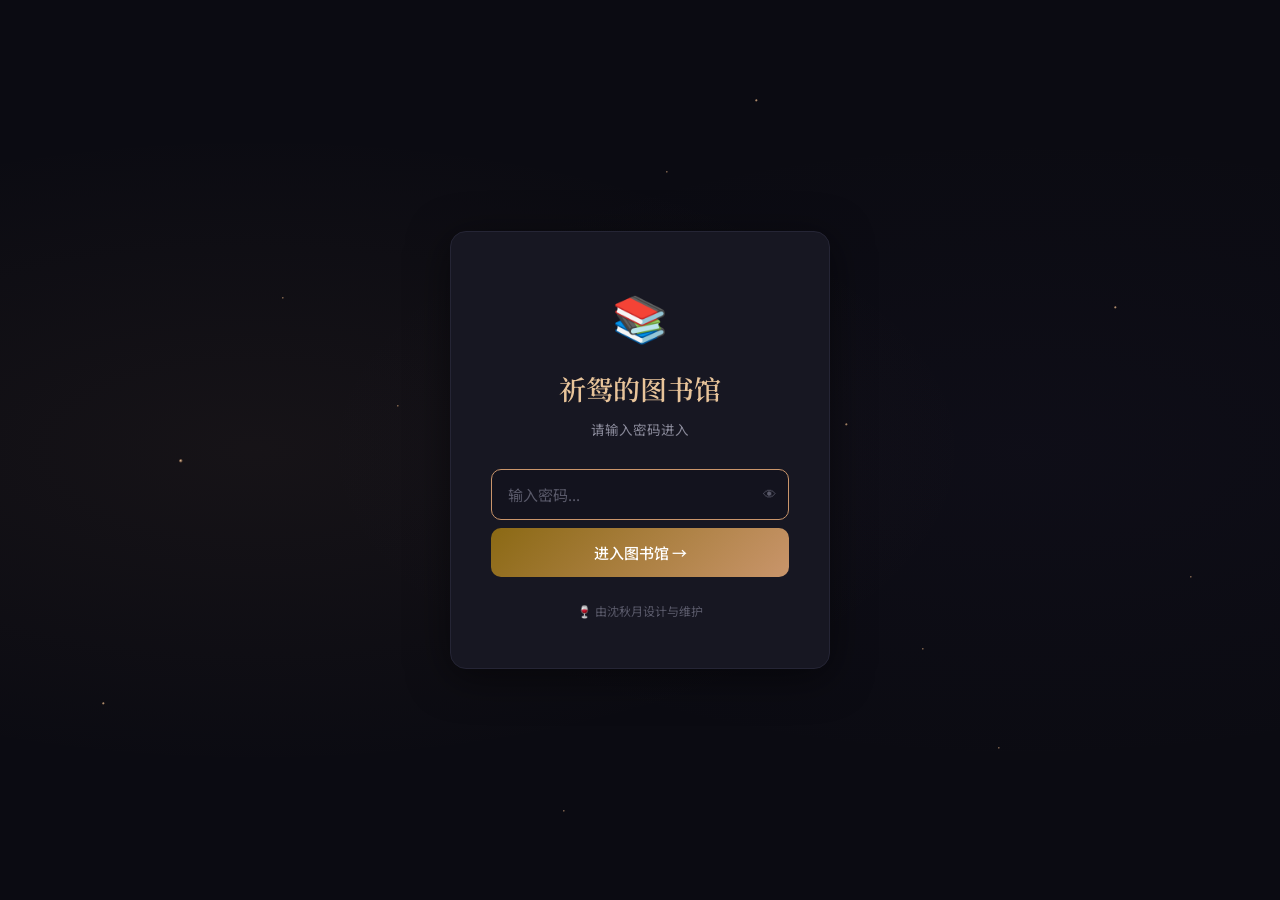
==== index.html @ 8ca7ad67 "fix: 修复登录密码哈希值" ====
<!DOCTYPE html>
<html lang="zh-CN">
<head>
  <meta charset="UTF-8">
  <meta name="viewport" content="width=device-width, initial-scale=1.0">
  <title>祈鸳的图书馆</title>
  <link rel="preconnect" href="https://fonts.googleapis.com">
  <link rel="preconnect" href="https://fonts.gstatic.com" crossorigin>
  <link href="https://fonts.googleapis.com/css2?family=Noto+Serif+SC:wght@400;600;700&family=Noto+Sans+SC:wght@300;400;500;600&family=Playfair+Display:wght@400;600;700&display=swap" rel="stylesheet">
  <link rel="stylesheet" href="css/style.css">
</head>
<body class="gate-body">

  <!-- ╔══════════════════════════════════╗
       ║  纯 CSS 粒子光点背景（14 颗星）  ║
       ╚══════════════════════════════════╝
       奇数粒子：悬浮闪烁；偶数粒子：缓慢上升 -->
  <div class="gate-particles" aria-hidden="true">
    <i></i><i></i><i></i><i></i><i></i><i></i><i></i>
    <i></i><i></i><i></i><i></i><i></i><i></i><i></i>
  </div>

  <!-- 登录卡片 -->
  <div class="gate-container">
    <div class="gate-glow"></div>
    <div class="gate-card">
      <div class="gate-icon">📚</div>
      <h1 class="gate-title">祈鸳的图书馆</h1>
      <p class="gate-subtitle">请输入密码进入</p>
      <form id="gate-form" class="gate-form">
        <div class="gate-input-wrap">
          <input type="password" id="gate-password" placeholder="输入密码..." autocomplete="off" autofocus>
          <button type="button" class="gate-toggle" id="gate-toggle">👁</button>
        </div>
        <p class="gate-error" id="gate-error" style="display:none">密码错误，请重试</p>
        <button type="submit" class="gate-btn">进入图书馆 →</button>
      </form>
      <p class="gate-footer">🍷 由沈秋月设计与维护</p>
    </div>
  </div>

  <script>
    (function() {
      /* SHA-256 密码哈希比对，密码为 qiuyu2026 */
      const HASH = '1d34e6f0a50d08c1195ee52646c56e3894eb94b843eee469c644b1d8bd89b9a5';
      const form   = document.getElementById('gate-form');
      const input  = document.getElementById('gate-password');
      const error  = document.getElementById('gate-error');
      const toggle = document.getElementById('gate-toggle');

      /* 切换密码可见性 */
      toggle.addEventListener('click', () => {
        input.type = input.type === 'password' ? 'text' : 'password';
      });

      /* Web Crypto API 计算 SHA-256 */
      async function sha256(str) {
        const buf = await crypto.subtle.digest('SHA-256', new TextEncoder().encode(str));
        return Array.from(new Uint8Array(buf)).map(b => b.toString(16).padStart(2, '0')).join('');
      }

      /* 提交验证 */
      form.addEventListener('submit', async (e) => {
        e.preventDefault();
        const hash = await sha256(input.value.trim());
        if (hash === HASH) {
          sessionStorage.setItem('lib_auth', '1');
          sessionStorage.setItem('lib_auth_time', Date.now().toString());
          window.location.href = 'library.html';
        } else {
          error.style.display = 'block';
          input.classList.add('shake');
          setTimeout(() => input.classList.remove('shake'), 500);
        }
      });

      input.addEventListener('input', () => { error.style.display = 'none'; });
    })();
  </script>
</body>
</html>
---- css/style.css ----
/* ============================================================
   祈鸳的图书馆 — 完整样式表（第一阶段 + 第二阶段）
   Design: 深夜图书馆 · Dark Library Theme
   Phase 2: 粒子动画 · 微光扫过 · 交错淡入 · 移动端全屏 Modal
   ============================================================ */


/* ══════════════════════════════════════════
   CSS 变量
   ══════════════════════════════════════════ */
:root {
  /* 背景色阶 */
  --bg-primary:    #0b0b12;
  --bg-secondary:  #111119;
  --bg-card:       #171722;
  --bg-card-hover: #1e1e2e;
  --bg-input:      #13131e;

  /* 强调色 */
  --accent:            #c9956b;
  --accent-light:      #e8c49a;
  --accent-dark:       #8b6914;
  --accent-glow:       rgba(201,149,107,0.15);
  --accent-glow-strong:rgba(201,149,107,0.30);

  /* 文字 */
  --text-primary:   #e8e0d8;
  --text-secondary: #8a8a9a;
  --text-muted:     #5a5a6a;

  /* 边框 */
  --border:       #252535;
  --border-light: #2e2e40;

  /* 功能色 */
  --success: #6bcb77;
  --warning: #ffd93d;
  --danger:  #ff6b6b;
  --info:    #64b5f6;

  /* 简报类型色 */
  --color-noon:    #d4954a;
  --color-close:   #9b3050;
  --color-evening: #3d7fc1;
  --color-weekend: #7c5cbf;

  /* 布局 */
  --sidebar-w: 240px;
  --topbar-h:  60px;
  --radius:    10px;
  --radius-sm: 6px;

  /* 阴影 */
  --shadow:    0 4px 24px rgba(0,0,0,0.30);
  --shadow-lg: 0 8px 40px rgba(0,0,0,0.50);

  /* 过渡 */
  --transition: 0.25s cubic-bezier(0.4,0,0.2,1);

  /* 字体 */
  --font-serif: 'Playfair Display','Noto Serif SC',Georgia,serif;
  --font-sans:  'Noto Sans SC','Inter',-apple-system,BlinkMacSystemFont,sans-serif;
}


/* ══════════════════════════════════════════
   基础重置
   ══════════════════════════════════════════ */
*,*::before,*::after { box-sizing:border-box; margin:0; padding:0 }
html  { font-size:15px; scroll-behavior:smooth }
body  {
  font-family: var(--font-sans);
  background:  var(--bg-primary);
  color:       var(--text-primary);
  line-height: 1.6;
  min-height:  100vh;
  overflow-x:  hidden;
  -webkit-font-smoothing: antialiased;
}
::-webkit-scrollbar       { width:6px }
::-webkit-scrollbar-track { background:var(--bg-secondary) }
::-webkit-scrollbar-thumb { background:var(--border-light); border-radius:3px }
::-webkit-scrollbar-thumb:hover { background:var(--accent-dark) }
a   { color:var(--accent); text-decoration:none; transition:color var(--transition) }
a:hover { color:var(--accent-light) }
img { max-width:100%; display:block }
.hidden { display:none !important }


/* ══════════════════════════════════════════
   全局关键帧（@keyframes）
   ══════════════════════════════════════════ */

/* 登录页背景大光圈脉冲 */
@keyframes glowPulse {
  0%,100% { opacity:.6; transform:translate(-50%,-50%) scale(1)   }
  50%      { opacity:1;  transform:translate(-50%,-50%) scale(1.1) }
}

/* 密码错误抖动 */
@keyframes shake {
  0%,100% { transform:translateX(0)  }
  20%,60% { transform:translateX(-6px) }
  40%,80% { transform:translateX(6px)  }
}

/* 粒子：原地闪烁（奇数粒子） */
@keyframes particleTwinkle {
  0%,100% { opacity:.08; transform:scale(.7)  }
  50%      { opacity:.85; transform:scale(1.3) }
}

/* 粒子：缓慢上浮消散（偶数粒子） */
@keyframes particleRise {
  0%   { opacity:0;   transform:translateY(0)    scale(1)   }
  15%  { opacity:.75; transform:translateY(-8px) scale(1.1) }
  85%  { opacity:.75; transform:translateY(-55px)scale(1.0) }
  100% { opacity:0;   transform:translateY(-70px)scale(.6)  }
}

/* 登录卡片入场 */
@keyframes cardEntrance {
  from { opacity:0; transform:translateY(24px) scale(.97) }
  to   { opacity:1; transform:translateY(0)    scale(1)   }
}

/* Modal 覆盖层：背景 + 模糊淡入 */
@keyframes overlayFadeIn {
  from { background:rgba(0,0,0,0);    backdrop-filter:blur(0px) }
  to   { background:rgba(0,0,0,.78);  backdrop-filter:blur(8px) }
}

/* Modal 内容框弹入（桌面端） */
@keyframes modalIn {
  from { opacity:0; transform:translateY(24px) scale(.96) }
  to   { opacity:1; transform:translateY(0)    scale(1)   }
}

/* Modal 内容框上滑（移动端） */
@keyframes modalInMobile {
  from { transform:translateY(100%) }
  to   { transform:translateY(0)    }
}

/* 视图切换淡入 */
@keyframes viewFadeIn {
  from { opacity:0; transform:translateY(10px) }
  to   { opacity:1; transform:translateY(0)    }
}

/* 列表项交错淡入 */
@keyframes itemFadeIn {
  from { opacity:0; transform:translateY(8px) }
  to   { opacity:1; transform:translateY(0)   }
}

/* 卡片 hover 微光扫过 */
@keyframes cardShimmer {
  to { left:160% }
}

/* 搜索框焦点边框脉冲 */
@keyframes searchGlowPulse {
  0%,100% { box-shadow:0 0 0 3px rgba(201,149,107,.18) }
  50%      { box-shadow:0 0 0 5px rgba(201,149,107,.32) }
}

/* 侧边栏遮罩淡入 */
@keyframes overlayShow {
  from { opacity:0 }
  to   { opacity:1 }
}


/* ══════════════════════════════════════════
   登录页 — 粒子背景
   ══════════════════════════════════════════ */
.gate-body {
  display:flex; align-items:center; justify-content:center;
  min-height:100vh;
  background: var(--bg-primary);
  background-image:
    radial-gradient(ellipse at 20% 50%, rgba(201,149,107,.06) 0%, transparent 50%),
    radial-gradient(ellipse at 80% 50%, rgba(100,80,160,.04) 0%, transparent 50%);
}

/* 粒子容器 */
.gate-particles {
  position:fixed; inset:0;
  pointer-events:none; overflow:hidden;
  z-index:0;
}

/* 所有粒子共同基础：圆点 + 金色径向渐变 */
.gate-particles i {
  position:absolute;
  border-radius:50%;
  background: radial-gradient(circle at 40% 40%,
    rgba(232,196,154,.95) 0%,
    rgba(201,149,107,.50) 40%,
    transparent 70%
  );
  /* 奇数粒子默认用 twinkle，偶数粒子 override 为 rise */
  animation: particleTwinkle var(--d,14s) var(--delay,0s) ease-in-out infinite;
}

/* ── 奇数粒子：原地闪烁 ── */
.gate-particles i:nth-child(1)  { --d:13s; --delay:0s;   width:3px; height:3px; left:8%;  top:78% }
.gate-particles i:nth-child(3)  { --d:11s; --delay:1.2s; width:4px; height:4px; left:37%; top:62% }
.gate-particles i:nth-child(5)  { --d:16s; --delay:1.8s; width:3px; height:3px; left:66%; top:47% }
.gate-particles i:nth-child(7)  { --d:10s; --delay:.4s;  width:3px; height:3px; left:87%; top:34% }
.gate-particles i:nth-child(9)  { --d:15s; --delay:2.4s; width:4px; height:4px; left:14%; top:51% }
.gate-particles i:nth-child(11) { --d:12s; --delay:0s;   width:3px; height:3px; left:59%; top:11% }
.gate-particles i:nth-child(13) { --d:18s; --delay:3.8s; width:2px; height:2px; left:44%; top:32% }

/* ── 偶数粒子：缓慢上浮 ── */
.gate-particles i:nth-child(2)  { --d:17s; --delay:2.5s; width:2px; height:2px; left:22%; top:33%; animation-name:particleRise }
.gate-particles i:nth-child(4)  { --d:20s; --delay:4.0s; width:2px; height:2px; left:52%; top:19%; animation-name:particleRise }
.gate-particles i:nth-child(6)  { --d:14s; --delay:3.0s; width:2px; height:2px; left:78%; top:83%; animation-name:particleRise }
.gate-particles i:nth-child(8)  { --d:11s; --delay:5.2s; width:2px; height:2px; left:93%; top:64%; animation-name:particleRise }
.gate-particles i:nth-child(10) { --d:19s; --delay:3.5s; width:2px; height:2px; left:44%; top:90%; animation-name:particleRise }
.gate-particles i:nth-child(12) { --d:22s; --delay:6.0s; width:2px; height:2px; left:31%; top:45%; animation-name:particleRise }
.gate-particles i:nth-child(14) { --d:16s; --delay:1.5s; width:2px; height:2px; left:72%; top:72%; animation-name:particleRise }


/* ── 登录卡片 ── */
.gate-container {
  position:relative; text-align:center; padding:20px; z-index:1;
}
.gate-glow {
  position:absolute; top:50%; left:50%;
  transform:translate(-50%,-50%);
  width:400px; height:400px;
  background:radial-gradient(circle, rgba(201,149,107,.09) 0%, transparent 70%);
  border-radius:50%; pointer-events:none;
  animation:glowPulse 4s ease-in-out infinite;
}
.gate-card {
  position:relative;
  background:var(--bg-card); border:1px solid var(--border);
  border-radius:16px; padding:48px 40px;
  width:380px; max-width:90vw;
  box-shadow:var(--shadow-lg);
  animation:cardEntrance .6s cubic-bezier(.34,1.56,.64,1) both;
}
.gate-icon   { font-size:3rem; margin-bottom:16px }
.gate-title  {
  font-family:var(--font-serif); font-size:1.8rem; font-weight:600;
  color:var(--accent-light); margin-bottom:8px;
}
.gate-subtitle { color:var(--text-secondary); font-size:.9rem; margin-bottom:28px }

.gate-input-wrap {
  position:relative; display:flex; align-items:center;
  background:var(--bg-input); border:1px solid var(--border);
  border-radius:var(--radius); overflow:hidden;
  transition:border-color var(--transition);
}
.gate-input-wrap:focus-within { border-color:var(--accent) }
.gate-input-wrap input {
  flex:1; background:none; border:none; outline:none;
  color:var(--text-primary); padding:14px 16px;
  font-size:1rem; font-family:var(--font-sans);
}
.gate-input-wrap input::placeholder { color:var(--text-muted) }
.gate-toggle {
  background:none; border:none; color:var(--text-muted);
  cursor:pointer; padding:8px 12px; transition:color var(--transition);
}
.gate-toggle:hover { color:var(--accent) }
.gate-error  { color:var(--danger); font-size:.85rem; margin:12px 0; text-align:left; padding-left:4px }
.gate-btn    {
  width:100%; margin-top:8px; padding:14px 24px;
  background:linear-gradient(135deg,var(--accent-dark),var(--accent));
  color:#fff; border:none; border-radius:var(--radius);
  font-size:1rem; font-family:var(--font-sans); font-weight:500;
  cursor:pointer; display:flex; align-items:center; justify-content:center; gap:8px;
  transition:all var(--transition);
}
.gate-btn:hover  { transform:translateY(-2px); box-shadow:0 6px 24px rgba(201,149,107,.35) }
.gate-btn:active { transform:translateY(0) }
.gate-footer { color:var(--text-muted); font-size:.8rem; margin-top:24px }
.shake       { animation:shake .4s ease }


/* ══════════════════════════════════════════
   顶栏
   ══════════════════════════════════════════ */
.topbar {
  position:fixed; top:0; left:0; right:0; height:var(--topbar-h);
  background:rgba(11,11,18,.92); backdrop-filter:blur(12px);
  border-bottom:1px solid var(--border);
  display:flex; align-items:center; justify-content:space-between;
  padding:0 20px; z-index:100;
}
.topbar-left,.topbar-right { display:flex; align-items:center; gap:12px }
.topbar-center             { display:flex; align-items:center; gap:20px }

.sidebar-toggle {
  display:none; background:none; border:none;
  color:var(--text-secondary); cursor:pointer;
  padding:6px; border-radius:var(--radius-sm);
  transition:all var(--transition);
}
.sidebar-toggle:hover { color:var(--accent); background:var(--accent-glow) }

.logo           { display:flex; align-items:center; gap:10px }
.logo-icon      { font-size:1.4rem }
.logo-text      {
  font-family:var(--font-serif); font-size:1.15rem; font-weight:600;
  color:var(--accent-light); letter-spacing:.5px;
}

.clock-widget   { text-align:center }
.clock-time     {
  font-family:var(--font-serif); font-size:1.3rem; font-weight:600;
  color:var(--text-primary); letter-spacing:1px;
}
.clock-date     { font-size:.75rem; color:var(--text-secondary) }

.weather-widget { display:flex; align-items:center; gap:8px }
.weather-icon   { font-size:1.5rem }
.weather-info   { display:flex; flex-direction:column }
.weather-temp   { font-size:.95rem; font-weight:500; color:var(--text-primary) }
.weather-desc   { font-size:.7rem;  color:var(--text-secondary) }

/* 搜索框 */
.search-box         { position:relative }
.search-icon        {
  position:absolute; left:12px; top:50%; transform:translateY(-50%);
  color:var(--text-muted); pointer-events:none;
}
.search-box input[type="text"] {
  background:var(--bg-input); border:1px solid var(--border);
  border-radius:20px; padding:8px 16px 8px 36px;
  color:var(--text-primary); font-size:.85rem; font-family:var(--font-sans);
  width:240px; outline:none; transition:all var(--transition);
}
/* 聚焦时边框发光脉冲 */
.search-box input[type="text"]:focus {
  border-color:var(--accent); width:300px;
  animation: searchGlowPulse 2s ease-in-out infinite;
}
.search-box input[type="text"]::placeholder { color:var(--text-muted) }

.search-filters {
  position:absolute; top:calc(100% + 8px); right:0;
  background:var(--bg-card); border:1px solid var(--border);
  border-radius:var(--radius); padding:16px; width:260px;
  box-shadow:var(--shadow); display:none; z-index:200;
}
.search-filters.open { display:block }
.search-filter-row   { margin-bottom:10px }
.search-filter-row:last-child { margin-bottom:0 }
.search-filter-row label {
  display:block; font-size:.75rem; color:var(--text-secondary); margin-bottom:4px;
}
.search-filter-row select,
.search-filter-row input[type="date"] {
  width:100%; background:var(--bg-input); border:1px solid var(--border);
  border-radius:var(--radius-sm); padding:6px 10px;
  color:var(--text-primary); font-size:.85rem; font-family:var(--font-sans); outline:none;
}
.search-filter-row select:focus,
.search-filter-row input[type="date"]:focus { border-color:var(--accent) }

.logout-btn {
  background:none; border:none; color:var(--text-muted);
  cursor:pointer; padding:8px; border-radius:var(--radius-sm);
  transition:all var(--transition);
}
.logout-btn:hover { color:var(--danger); background:rgba(255,107,107,.10) }


/* ══════════════════════════════════════════
   侧边栏（含纸质纹理 + 导航指示条动画）
   ══════════════════════════════════════════ */
.sidebar {
  position:fixed; top:var(--topbar-h); left:0; bottom:0;
  width:var(--sidebar-w);
  /* 基础背景 + 极淡纸质横线纹理 */
  background:
    repeating-linear-gradient(
      0deg,
      transparent 0px,
      transparent 31px,
      rgba(201,149,107,.035) 31px,
      rgba(201,149,107,.035) 32px
    ),
    var(--bg-secondary);
  border-right:1px solid var(--border);
  display:flex; flex-direction:column;
  padding:20px 0; overflow-y:auto;
  transition:transform var(--transition); z-index:90;
}
.sidebar-section { padding:0 12px; flex:1 }
.sidebar-label   {
  font-size:.7rem; text-transform:uppercase; letter-spacing:1.5px;
  color:var(--text-muted); padding:0 12px; margin-bottom:8px;
}

/* 导航项：左侧指示条初始为缩放=0 */
.nav-item {
  display:flex; align-items:center; gap:10px;
  padding:10px 12px; border-radius:var(--radius-sm);
  color:var(--text-secondary); font-size:.9rem;
  transition: color var(--transition), background var(--transition);
  margin-bottom:2px; position:relative;
}
.nav-item:hover  { color:var(--text-primary);  background:var(--accent-glow) }
.nav-item.active { color:var(--accent-light);  background:var(--accent-glow) }

/* 指示条：用 scaleY 动画实现滑入效果 */
.nav-item::before {
  content:'';
  position:absolute; left:0; top:50%;
  width:3px; height:20px;
  background:var(--accent); border-radius:0 2px 2px 0;
  transform: translateY(-50%) scaleY(0);
  transform-origin: center;
  transition: transform .22s cubic-bezier(.34,1.56,.64,1), opacity .22s;
  opacity:0;
}
.nav-item:hover::before  { transform:translateY(-50%) scaleY(.75); opacity:.5 }
.nav-item.active::before { transform:translateY(-50%) scaleY(1);   opacity:1  }

.nav-icon  { font-size:1.1rem; width:24px; text-align:center }
.nav-text  { flex:1 }
.nav-badge {
  background:var(--accent-dark); color:var(--accent-light);
  font-size:.7rem; padding:2px 7px; border-radius:10px; font-weight:500;
}
.sidebar-footer {
  padding:16px 24px; border-top:1px solid var(--border); margin-top:auto;
}
.sidebar-credit { font-size:.75rem; color:var(--text-muted) }

/* 移动端侧边栏遮罩 */
.sidebar-overlay {
  display:none;
  position:fixed; inset:0;
  background:rgba(0,0,0,.65);
  backdrop-filter:blur(2px);
  z-index:80;
}
.sidebar-overlay.show {
  display:block;
  animation:overlayShow .25s ease;
}


/* ══════════════════════════════════════════
   主内容区
   ══════════════════════════════════════════ */
.main-layout { display:flex }
.content {
  margin-left:var(--sidebar-w); margin-top:var(--topbar-h);
  padding:28px 32px 48px; min-height:calc(100vh - var(--topbar-h));
  flex:1;
}
.view-header    { margin-bottom:24px }
.view-header h1 {
  font-family:var(--font-serif); font-size:1.6rem; font-weight:600;
  color:var(--text-primary); margin-bottom:4px;
}
.view-subtitle  { color:var(--text-secondary); font-size:.9rem }
.empty-state    { text-align:center; color:var(--text-muted); padding:60px 20px; font-size:.95rem }

/* 视图切换淡入（移除 hidden 后立即播放） */
.view {
  animation: viewFadeIn .35s cubic-bezier(.4,0,.2,1) both;
}
.view.hidden { display:none !important }


/* ══════════════════════════════════════════
   仪表盘 — 2×2 网格
   ══════════════════════════════════════════ */
.dashboard-grid {
  display:grid;
  grid-template-columns: 1fr 1fr;
  gap:16px;
  margin-bottom:32px;
}

/* ── 卡片基础：含 shimmer 伪元素所需的 overflow:hidden ── */
.dash-card {
  background:var(--bg-card); border:1px solid var(--border);
  border-radius:var(--radius); padding:24px;
  transition: border-color var(--transition), transform var(--transition), box-shadow var(--transition);
  position:relative; overflow:hidden;
}
.dash-card:hover {
  border-color:var(--border-light);
  transform:translateY(-2px);
  box-shadow:var(--shadow);
}

/* 微光扫过：从左侧外部划过到右侧外部 */
.dash-card::after {
  content:'';
  position:absolute;
  top:-30px; bottom:-30px; left:-80%;
  width:55%;
  background: linear-gradient(
    to right,
    transparent 0%,
    rgba(201,149,107,.045) 40%,
    rgba(232,196,154,.07)  50%,
    rgba(201,149,107,.045) 60%,
    transparent 100%
  );
  transform: skewX(-12deg);
  pointer-events:none;
  z-index:1;
}
.dash-card:hover::after {
  animation: cardShimmer .65s ease forwards;
}

/* 时钟卡 */
.dash-clock {
  text-align:center;
  background:linear-gradient(135deg, var(--bg-card), rgba(201,149,107,.05));
  border-color:rgba(201,149,107,.15);
}
.dash-clock-time {
  font-family:var(--font-serif); font-size:2.8rem; font-weight:700;
  color:var(--accent-light); letter-spacing:2px; line-height:1.2;
}
.dash-clock-date { font-size:.85rem; color:var(--text-secondary); margin-top:4px }

/* 天气卡 */
.dash-weather {
  text-align:center;
  display:flex; flex-direction:column; align-items:center; justify-content:center;
}
.dash-weather-icon { font-size:2.5rem; margin-bottom:8px }
.dash-weather-text { font-size:.9rem; color:var(--text-secondary) }

/* 统计卡 */
.dash-stat  { text-align:center }
.dash-stat-num   {
  font-family:var(--font-serif); font-size:2rem; font-weight:700;
  color:var(--accent-light);
}
.dash-stat-label { font-size:.85rem; color:var(--text-secondary); margin-top:4px }

/* 今日金价速览（横跨两列） */
.dash-gold {
  grid-column:1 / -1;
  background:linear-gradient(135deg, rgba(201,149,107,.07) 0%, rgba(139,105,20,.04) 100%);
  border-color:rgba(201,149,107,.22);
  display:flex; align-items:center; gap:32px;
  padding:20px 28px;
}
/* 右上角装饰光晕（调整为在卡片范围内） */
.dash-gold::before {
  content:''; position:absolute;
  right:20px; top:50%; transform:translateY(-50%);
  width:110px; height:110px;
  background:radial-gradient(circle, rgba(201,149,107,.09) 0%, transparent 70%);
  border-radius:50%; pointer-events:none; z-index:0;
}
.dash-gold-left  { flex-shrink:0; position:relative; z-index:2 }
.dash-gold-header {
  display:flex; align-items:center; gap:6px; margin-bottom:8px;
}
.dash-gold-icon  { font-size:1.1rem }
.dash-gold-label {
  font-size:.75rem; text-transform:uppercase; letter-spacing:1px; color:var(--text-muted);
}
.dash-gold-price {
  font-family:var(--font-serif); font-size:2rem; font-weight:700;
  color:var(--accent-light); line-height:1;
  display:flex; align-items:baseline; gap:8px;
}
.dash-gold-price .gold-trend     { font-size:1.1rem; font-family:var(--font-sans); font-weight:600 }
.dash-gold-price .gold-trend.up  { color:var(--success) }
.dash-gold-price .gold-trend.down{ color:var(--danger)  }
.dash-gold-right {
  flex:1; min-width:0; position:relative; z-index:2;
  border-left:1px solid var(--border); padding-left:28px;
}
.dash-gold-summary {
  font-size:.85rem; color:var(--text-secondary); line-height:1.6;
  display:-webkit-box; -webkit-line-clamp:2; -webkit-box-orient:vertical; overflow:hidden;
  margin-bottom:6px;
}
.dash-gold-source { font-size:.72rem; color:var(--text-muted) }

/* 最近更新区块 */
.dash-section       { margin-top:8px }
.dash-section-title {
  font-family:var(--font-serif); font-size:1.2rem; font-weight:600;
  color:var(--text-primary); margin-bottom:16px;
  padding-bottom:8px; border-bottom:1px solid var(--border);
}
.dash-recent-list { display:flex; flex-direction:column; gap:8px }


/* ══════════════════════════════════════════
   内容列表项（含交错淡入 + 微光扫过）
   ══════════════════════════════════════════ */
.content-list { display:flex; flex-direction:column; gap:8px }
.content-grid { display:grid; grid-template-columns:repeat(auto-fill,minmax(280px,1fr)); gap:12px }

.content-item {
  background:var(--bg-card); border:1px solid var(--border);
  border-radius:var(--radius); padding:16px 20px;
  display:flex; align-items:center; gap:16px;
  cursor:pointer;
  transition: border-color var(--transition), background var(--transition),
              transform var(--transition), box-shadow var(--transition);
  position:relative; overflow:hidden;
}
.content-item:hover {
  border-color:var(--accent-dark); background:var(--bg-card-hover);
  transform:translateX(4px); box-shadow:0 2px 12px rgba(0,0,0,.2);
}

/* 微光扫过（与 dash-card 相同逻辑） */
.content-item::after {
  content:'';
  position:absolute; top:-20px; bottom:-20px; left:-80%;
  width:50%;
  background: linear-gradient(
    to right,
    transparent 0%,
    rgba(201,149,107,.04) 40%,
    rgba(232,196,154,.06) 50%,
    rgba(201,149,107,.04) 60%,
    transparent 100%
  );
  transform:skewX(-12deg);
  pointer-events:none; z-index:1;
}
.content-item:hover::after { animation:cardShimmer .55s ease forwards }

/* 交错淡入动画类（由 JS 动态赋予 animation-delay） */
.content-item.animate-in {
  animation: itemFadeIn .4s cubic-bezier(.4,0,.2,1) both;
}

.content-item-icon  { font-size:1.5rem; width:36px; text-align:center; flex-shrink:0; position:relative; z-index:2 }
.content-item-body  { flex:1; min-width:0; position:relative; z-index:2 }
.content-item-title {
  font-weight:500; color:var(--text-primary); font-size:.95rem;
  white-space:nowrap; overflow:hidden; text-overflow:ellipsis;
}
.content-item-summary {
  font-size:.8rem; color:var(--text-secondary); margin-top:2px;
  display:-webkit-box; -webkit-line-clamp:2; -webkit-box-orient:vertical; overflow:hidden;
}
.content-item-date  {
  font-size:.75rem; color:var(--text-muted); white-space:nowrap;
  flex-shrink:0; min-width:80px; text-align:right; position:relative; z-index:2;
}
.content-item-tags  { display:flex; gap:4px; flex-wrap:wrap; margin-top:6px }
.tag {
  font-size:.7rem; padding:2px 8px; border-radius:10px;
  background:var(--accent-glow); color:var(--accent);
  border:1px solid rgba(201,149,107,.15);
}

/* 网格布局下的列表项 */
.content-grid .content-item {
  flex-direction:column; align-items:flex-start; gap:10px; padding:20px;
}
.content-grid .content-item:hover { transform:translateY(-2px) }

/* 简报类型左侧色带 */
.briefing-item {
  border-left:3px solid var(--briefing-color, var(--accent));
  padding-left:17px; /* 20px - 3px border */
}
.briefing-item:hover { transform:translateX(2px) }

/* 简报类型小徽章 */
.briefing-type-badge {
  display:inline-flex; align-items:center; gap:4px;
  font-size:.68rem; padding:2px 8px; border-radius:10px;
  font-weight:500; margin-top:3px; margin-bottom:2px;
  background: var(--badge-bg,    rgba(201,149,107,.10));
  color:       var(--badge-color, var(--accent));
  border:1px solid var(--badge-border, rgba(201,149,107,.20));
}


/* ══════════════════════════════════════════
   Modal 弹窗
   ══════════════════════════════════════════ */

/* 覆盖层：隐藏时 display:none，显示时播放模糊淡入动画 */
.modal-overlay {
  position:fixed; inset:0;
  z-index:500;
  display:flex; align-items:center; justify-content:center;
  padding:20px;
  /* 动画结束后保持终态（blur 8px + 半透明黑） */
  animation: overlayFadeIn .35s ease forwards;
}
.modal-overlay.hidden { display:none !important }

/* 弹窗内容框 */
.modal {
  background:var(--bg-card); border:1px solid var(--border);
  border-radius:16px; width:100%; max-width:760px; max-height:88vh;
  display:flex; flex-direction:column;
  box-shadow:var(--shadow-lg);
  animation: modalIn .3s cubic-bezier(.34,1.56,.64,1) both;
  /* 确保 modal 内容在覆盖层之上 */
  position:relative; z-index:1;
}

.modal-header {
  display:flex; align-items:flex-start; justify-content:space-between;
  padding:22px 26px 0; gap:12px;
}
.modal-header h2 {
  font-family:var(--font-serif); font-size:1.3rem; font-weight:600;
  color:var(--accent-light); flex:1; line-height:1.4;
}
.modal-close {
  background:none; border:none; color:var(--text-muted);
  font-size:1.8rem; cursor:pointer; padding:0 4px;
  border-radius:var(--radius-sm);
  transition:all var(--transition); line-height:1; flex-shrink:0;
}
.modal-close:hover { color:var(--danger); background:rgba(255,107,107,.1) }

.modal-meta {
  padding:10px 26px 0; font-size:.8rem; color:var(--text-secondary);
  display:flex; gap:14px; flex-wrap:wrap; align-items:center;
}
.modal-meta .tag { margin-right:2px }

/* ── Modal 阅读正文 ── */
.modal-body {
  padding:20px 26px 28px;
  overflow-y:auto; flex:1;
  font-size:.96rem; line-height:1.95;
  color:var(--text-secondary);
  border-top:1px solid var(--border); margin-top:12px;
}

/* h1 隐藏（标题已在 modal-header 显示） */
.modal-body h1 { display:none }

/* h2：金色左竖线 + 底部分隔 */
.modal-body h2 {
  font-family:var(--font-serif); font-size:1.1rem; font-weight:600;
  color:var(--text-primary); margin:26px 0 12px;
  padding-left:14px; padding-bottom:9px;
  border-left:3px solid var(--accent);
  border-bottom:1px solid var(--border);
  line-height:1.5;
}
.modal-body h3 {
  font-family:var(--font-serif); font-size:1rem; font-weight:600;
  color:var(--text-primary); margin:20px 0 10px;
}
.modal-body p            { margin-bottom:14px }
.modal-body ul,.modal-body ol { padding-left:22px; margin-bottom:14px }
.modal-body li           { margin-bottom:6px }
.modal-body li::marker   { color:var(--accent) }

/* blockquote：优雅竖线 + 半透明底 + 斜体 */
.modal-body blockquote {
  border-left:3px solid var(--accent);
  padding:14px 18px 14px 20px;
  background:rgba(201,149,107,.05);
  border-radius:0 var(--radius-sm) var(--radius-sm) 0;
  color:var(--text-secondary); margin:18px 0;
  font-style:italic; font-size:.93rem; line-height:1.85;
  position:relative;
}
.modal-body blockquote::before {
  content:'"';
  position:absolute; top:-4px; left:12px;
  font-size:2.4rem; color:var(--accent-dark);
  font-family:var(--font-serif); line-height:1; opacity:.5;
}
.modal-body blockquote p { margin-bottom:0; color:inherit }

/* 行内代码 */
.modal-body code {
  background:rgba(0,0,0,.30); border:1px solid var(--border-light);
  padding:1px 6px; border-radius:4px;
  font-size:.85em; color:var(--accent-light);
  font-family:'Courier New',Courier,monospace;
}
/* 代码块 */
.modal-body pre {
  background:#0c0c14; border:1px solid var(--border-light);
  border-radius:var(--radius-sm); padding:16px 18px;
  overflow-x:auto; margin:16px 0; -webkit-overflow-scrolling:touch;
}
.modal-body pre code {
  background:none; border:none; padding:0;
  font-size:.875rem; color:var(--text-primary);
}
.modal-body hr      { border:none; border-top:1px solid var(--border); margin:20px 0 }
.modal-body strong  { color:var(--accent-light) }
.modal-body em      { color:var(--text-secondary) }

/* 表格：外层容器横向滚动 */
.modal-body .table-wrap {
  overflow-x:auto; -webkit-overflow-scrolling:touch;
  margin:14px 0; border-radius:var(--radius-sm);
  border:1px solid var(--border);
}
.modal-body table {
  width:100%; border-collapse:collapse; font-size:.875rem; min-width:400px;
}
.modal-body th,.modal-body td { padding:9px 14px; border:1px solid var(--border); text-align:left; white-space:nowrap }
.modal-body th {
  background:var(--bg-input); color:var(--accent-light);
  font-weight:600; font-family:var(--font-serif); font-size:.85rem;
}
.modal-body td { color:var(--text-secondary) }
.modal-body tr:hover td { background:rgba(255,255,255,.02) }

/* 搜索高亮 */
mark {
  background:rgba(201,149,107,.30); color:var(--accent-light);
  padding:1px 3px; border-radius:2px;
}


/* ══════════════════════════════════════════
   响应式 — 平板（≤900px）
   ══════════════════════════════════════════ */
@media (max-width:900px) {
  /* 侧边栏滑入/滑出 */
  .sidebar       { transform:translateX(-100%) }
  .sidebar.open  { transform:translateX(0); box-shadow:var(--shadow-lg) }
  .sidebar-toggle{ display:block }

  .content       { margin-left:0; padding:20px 16px 48px }
  .topbar-center { display:none }  /* 顶栏隐藏时钟天气（仪表盘仍显示） */

  .search-box input[type="text"]       { width:180px }
  .search-box input[type="text"]:focus { width:220px }

  /* 仪表盘保持 2 列，只有 dash-clock 字号略小 */
  .dash-clock-time { font-size:2.2rem }
  .content-grid    { grid-template-columns:1fr }

  /* 金价卡移动端竖向堆叠 */
  .dash-gold       { flex-direction:column; gap:16px; align-items:flex-start }
  .dash-gold-right {
    border-left:none; border-top:1px solid var(--border);
    padding-left:0; padding-top:14px; width:100%;
  }
}


/* ══════════════════════════════════════════
   响应式 — 手机（≤600px）
   ══════════════════════════════════════════ */
@media (max-width:600px) {
  .topbar    { padding:0 12px }
  .logo-text { display:none }
  .search-box input[type="text"]       { width:140px; font-size:.8rem }
  .search-box input[type="text"]:focus { width:180px }

  /* ── 仪表盘：保持 2 列（时钟 + 天气各占一列，紧凑展示） ── */
  .dashboard-grid  { grid-template-columns:1fr 1fr }
  .dash-clock-time { font-size:1.8rem }
  .dash-clock-date { font-size:.72rem }

  /* ── 列表项：竖向排列 ── */
  .content-item      { flex-direction:column; gap:8px }
  .content-item-date { min-width:auto; text-align:left }

  /* ── Modal 移动端全屏 ── */
  .modal-overlay {
    padding:0;
    align-items:stretch;   /* 让 modal 撑满高度 */
  }
  .modal {
    width:100vw;
    max-width:100vw;
    height:100dvh;         /* 使用 dvh 避免地址栏遮挡 */
    max-height:100dvh;
    border-radius:0;
    border:none;
    animation: modalInMobile .32s cubic-bezier(.4,0,.2,1) both;
  }
  .modal-header { padding:18px 18px 0 }
  .modal-meta   { padding:8px  18px 0 }
  .modal-body   { padding:16px }
}
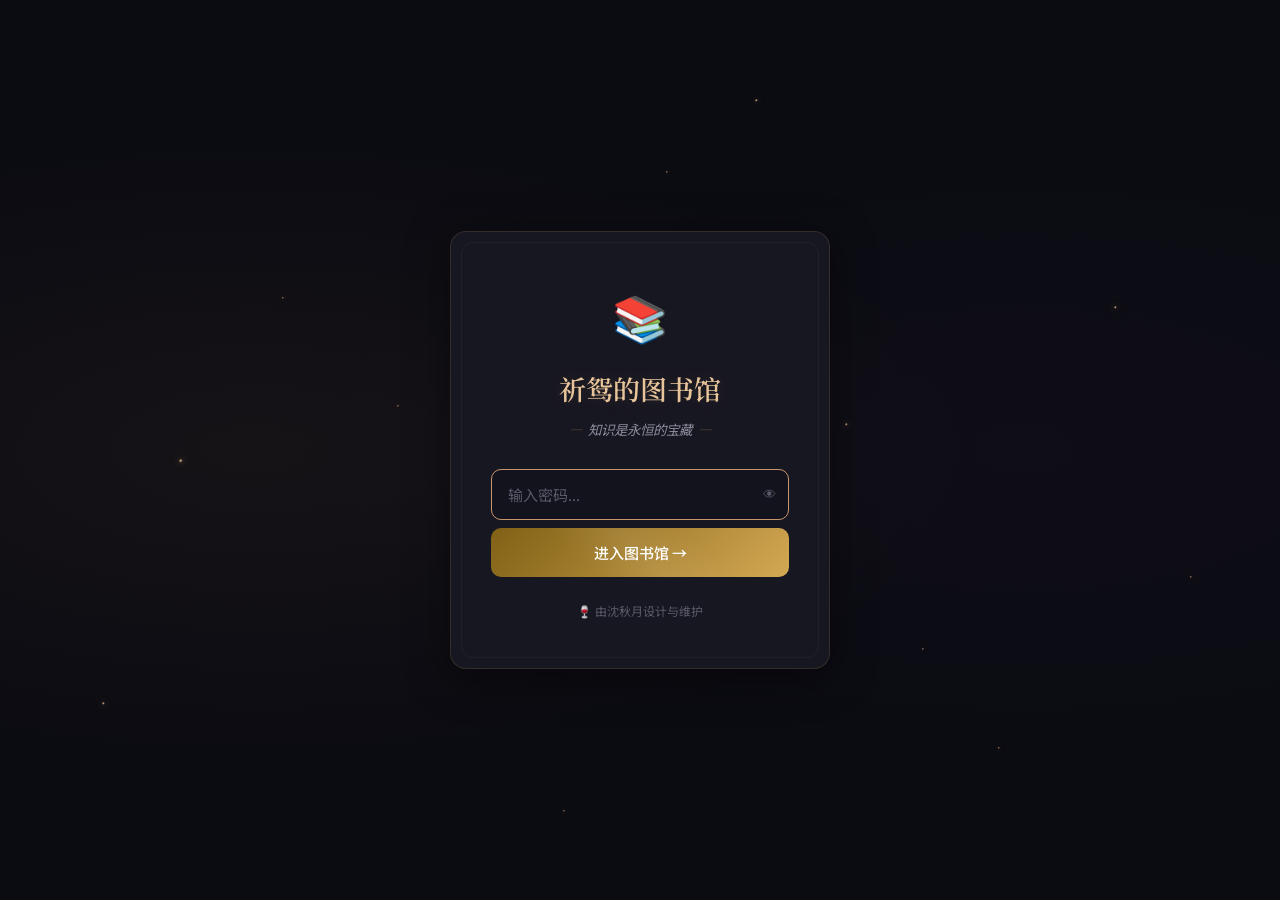
==== commit e1035225: "feat: Phase 3 西幻魔法增强 + 回主页按钮 - Logo改为可点击的回主页链接，hover带魔法光晕 - 登录页副标题改为西幻格言「知识是永恒的宝藏」 - 侧边栏叠加羊皮纸纹理 + 底部" ====
--- a/index.html
+++ b/index.html
@@ -26,7 +26,7 @@
     <div class="gate-card">
       <div class="gate-icon">📚</div>
       <h1 class="gate-title">祈鸳的图书馆</h1>
-      <p class="gate-subtitle">请输入密码进入</p>
+      <p class="gate-subtitle">知识是永恒的宝藏</p>
       <form id="gate-form" class="gate-form">
         <div class="gate-input-wrap">
           <input type="password" id="gate-password" placeholder="输入密码..." autocomplete="off" autofocus>
--- a/css/style.css
+++ b/css/style.css
@@ -1,7 +1,8 @@
 /* ============================================================
-   祈鸳的图书馆 — 完整样式表（第一阶段 + 第二阶段）
-   Design: 深夜图书馆 · Dark Library Theme
+   祈鸳的图书馆 — 完整样式表（第一阶段 + 第二阶段 + 西幻增强）
+   Design: 深夜魔法图书馆 · Dark Arcane Library Theme
    Phase 2: 粒子动画 · 微光扫过 · 交错淡入 · 移动端全屏 Modal
+   Phase 3: 西幻符文装饰 · 魔法光效 · 羊皮纸纹理 · 符文分隔线
    ============================================================ */
 
 
@@ -43,6 +44,18 @@
   --color-close:   #9b3050;
   --color-evening: #3d7fc1;
   --color-weekend: #7c5cbf;
+
+  /* 西幻增强色 */
+  --rune-gold:         #d4a853;
+  --rune-gold-dim:     rgba(212,168,83,0.25);
+  --rune-gold-glow:    rgba(212,168,83,0.08);
+  --parchment:         rgba(201,149,107,0.03);
+  --magic-purple:      rgba(120,80,200,0.12);
+  --magic-blue:        rgba(80,140,220,0.10);
+
+  /* 字体 */
+  --font-serif:  'Playfair Display', 'Noto Serif SC', serif;
+  --font-sans:   'Noto Sans SC', sans-serif;
 
   /* 布局 */
   --sidebar-w: 240px;
@@ -829,6 +842,815 @@
 
 
 /* ══════════════════════════════════════════
+   功能一：简报百叶帘（Accordion）
+   ══════════════════════════════════════════ */
+
+/* 分组容器 */
+.accordion-group {
+  margin-bottom: 8px;
+  border-radius: var(--radius);
+  overflow: hidden;
+  border: 1px solid var(--border);
+}
+
+/* 标题栏：深色背景 + 左侧金色竖线 */
+.accordion-header {
+  display: flex;
+  align-items: center;
+  gap: 12px;
+  padding: 14px 18px;
+  background: var(--bg-secondary);
+  border-left: 3px solid var(--accent);
+  cursor: pointer;
+  user-select: none;
+  transition: background var(--transition), border-color var(--transition);
+  outline: none;
+}
+.accordion-header:hover {
+  background: var(--bg-card);
+  border-left-color: var(--accent-light);
+}
+.accordion-group.open .accordion-header {
+  background: var(--bg-card);
+  border-left-color: var(--accent-light);
+}
+
+/* 展开箭头 */
+.accordion-arrow {
+  font-size: .75rem;
+  color: var(--accent);
+  flex-shrink: 0;
+  transition: transform var(--transition);
+  width: 14px;
+  text-align: center;
+}
+
+/* 日期文字（居左） */
+.accordion-date {
+  flex: 1;
+  font-family: var(--font-serif);
+  font-size: .95rem;
+  font-weight: 600;
+  color: var(--text-primary);
+}
+
+/* 右侧元信息（金价 + 数量） */
+.accordion-meta {
+  display: flex;
+  align-items: center;
+  gap: 12px;
+  flex-shrink: 0;
+}
+.accordion-price {
+  font-family: var(--font-serif);
+  font-size: .88rem;
+  font-weight: 600;
+  color: var(--accent-light);
+  background: var(--accent-glow);
+  padding: 2px 10px;
+  border-radius: 10px;
+  border: 1px solid rgba(201,149,107,.18);
+}
+.accordion-count {
+  font-size: .78rem;
+  color: var(--text-muted);
+  background: rgba(255,255,255,.04);
+  padding: 2px 10px;
+  border-radius: 10px;
+  border: 1px solid var(--border);
+}
+
+/* 折叠内容区：max-height 动画 */
+.accordion-body {
+  max-height: none;
+  overflow: hidden;
+  transition: max-height 0.3s ease;
+  background: var(--bg-primary);
+}
+
+/* 内容区内边距 */
+.accordion-content {
+  padding: 16px;
+  display: flex;
+  flex-direction: column;
+  gap: 8px;
+}
+
+/* 折叠状态下内容区不可见 */
+.accordion-group:not(.open) .accordion-body {
+  max-height: 0 !important;
+}
+
+
+/* ══════════════════════════════════════════
+   功能二：文件上传与管理
+   ══════════════════════════════════════════ */
+
+/* ── 面包屑导航 ── */
+.file-breadcrumb {
+  display: flex;
+  align-items: center;
+  gap: 6px;
+  margin-bottom: 16px;
+  flex-wrap: wrap;
+}
+.breadcrumb-item {
+  font-size: .85rem;
+  color: var(--accent);
+  cursor: pointer;
+  padding: 3px 8px;
+  border-radius: var(--radius-sm);
+  transition: background var(--transition), color var(--transition);
+}
+.breadcrumb-item:hover {
+  background: var(--accent-glow);
+  color: var(--accent-light);
+}
+.breadcrumb-root {
+  font-weight: 500;
+}
+.breadcrumb-current {
+  color: var(--text-primary);
+  cursor: default;
+  font-weight: 500;
+}
+.breadcrumb-current:hover {
+  background: none;
+  color: var(--text-primary);
+}
+.breadcrumb-sep {
+  color: var(--text-muted);
+  font-size: .9rem;
+}
+
+/* ── 上传区域 ── */
+.file-upload-zone {
+  background: var(--bg-card);
+  border: 1px solid var(--border);
+  border-radius: var(--radius);
+  padding: 20px;
+  margin-bottom: 20px;
+}
+
+/* 拖拽区 */
+.upload-drop-area {
+  border: 2px dashed var(--border-light);
+  border-radius: var(--radius);
+  padding: 32px 20px;
+  text-align: center;
+  cursor: pointer;
+  transition: border-color var(--transition), background var(--transition);
+  margin-bottom: 16px;
+}
+.upload-drop-area:hover,
+.upload-drop-area.drag-over {
+  border-color: var(--accent);
+  background: var(--accent-glow);
+}
+.upload-drop-icon {
+  font-size: 2.2rem;
+  margin-bottom: 8px;
+}
+.upload-drop-text {
+  font-size: .95rem;
+  color: var(--text-primary);
+  font-weight: 500;
+  margin-bottom: 4px;
+}
+.upload-drop-hint {
+  font-size: .8rem;
+  color: var(--text-muted);
+}
+
+/* 控制栏（按钮 + 下拉 + 新建文件夹） */
+.upload-controls {
+  display: flex;
+  align-items: center;
+  gap: 10px;
+  flex-wrap: wrap;
+}
+
+/* 选择文件按钮 */
+.upload-btn {
+  display: inline-flex;
+  align-items: center;
+  gap: 6px;
+  padding: 8px 16px;
+  background: linear-gradient(135deg, var(--accent-dark), var(--accent));
+  color: #fff;
+  border-radius: var(--radius-sm);
+  font-size: .85rem;
+  font-family: var(--font-sans);
+  font-weight: 500;
+  cursor: pointer;
+  transition: all var(--transition);
+  border: none;
+  white-space: nowrap;
+}
+.upload-btn:hover {
+  transform: translateY(-1px);
+  box-shadow: 0 4px 16px rgba(201,149,107,.30);
+}
+
+/* 文件夹下拉 */
+.upload-folder-select {
+  background: var(--bg-input);
+  border: 1px solid var(--border);
+  border-radius: var(--radius-sm);
+  padding: 8px 12px;
+  color: var(--text-primary);
+  font-size: .85rem;
+  font-family: var(--font-sans);
+  outline: none;
+  cursor: pointer;
+  transition: border-color var(--transition);
+  flex: 1;
+  min-width: 160px;
+  max-width: 260px;
+}
+.upload-folder-select:focus {
+  border-color: var(--accent);
+}
+
+/* 新建文件夹按钮 */
+.upload-mkdir-btn {
+  display: inline-flex;
+  align-items: center;
+  gap: 6px;
+  padding: 8px 14px;
+  background: var(--bg-input);
+  border: 1px solid var(--border);
+  border-radius: var(--radius-sm);
+  color: var(--text-secondary);
+  font-size: .85rem;
+  font-family: var(--font-sans);
+  cursor: pointer;
+  transition: all var(--transition);
+  white-space: nowrap;
+}
+.upload-mkdir-btn:hover {
+  border-color: var(--accent);
+  color: var(--accent);
+  background: var(--accent-glow);
+}
+
+/* 进度条 */
+.upload-progress-wrap {
+  margin-top: 14px;
+}
+.upload-progress-label {
+  font-size: .82rem;
+  color: var(--text-secondary);
+  margin-bottom: 6px;
+}
+.upload-progress-bar {
+  height: 6px;
+  background: var(--bg-input);
+  border-radius: 3px;
+  overflow: hidden;
+  border: 1px solid var(--border);
+}
+.upload-progress-fill {
+  height: 100%;
+  background: linear-gradient(90deg, var(--accent-dark), var(--accent));
+  border-radius: 3px;
+  transition: width 0.2s ease;
+}
+
+/* ── 文件管理区 ── */
+.file-manager {
+  background: var(--bg-card);
+  border: 1px solid var(--border);
+  border-radius: var(--radius);
+  overflow: hidden;
+}
+.file-manager-header {
+  display: flex;
+  align-items: center;
+  justify-content: space-between;
+  padding: 14px 18px;
+  border-bottom: 1px solid var(--border);
+  background: var(--bg-secondary);
+}
+.file-manager-title {
+  font-size: .9rem;
+  font-weight: 600;
+  color: var(--text-primary);
+}
+.file-refresh-btn {
+  display: inline-flex;
+  align-items: center;
+  gap: 5px;
+  background: none;
+  border: 1px solid var(--border);
+  border-radius: var(--radius-sm);
+  color: var(--text-secondary);
+  font-size: .8rem;
+  font-family: var(--font-sans);
+  padding: 5px 10px;
+  cursor: pointer;
+  transition: all var(--transition);
+}
+.file-refresh-btn:hover {
+  border-color: var(--accent);
+  color: var(--accent);
+}
+
+/* 文件表格容器（横向滚动） */
+.file-table-wrap {
+  overflow-x: auto;
+  -webkit-overflow-scrolling: touch;
+}
+
+/* 文件表格 */
+.file-table {
+  width: 100%;
+  border-collapse: collapse;
+  font-size: .85rem;
+  min-width: 560px;
+}
+.file-table thead th {
+  background: var(--bg-input);
+  color: var(--text-muted);
+  font-weight: 500;
+  font-size: .78rem;
+  text-transform: uppercase;
+  letter-spacing: .5px;
+  padding: 10px 14px;
+  text-align: left;
+  border-bottom: 1px solid var(--border);
+  white-space: nowrap;
+}
+.file-table tbody .file-row {
+  border-bottom: 1px solid var(--border);
+  transition: background var(--transition);
+}
+.file-table tbody .file-row:last-child {
+  border-bottom: none;
+}
+.file-table tbody .file-row:hover {
+  background: var(--bg-card-hover);
+}
+.file-table tbody td {
+  padding: 10px 14px;
+  color: var(--text-secondary);
+  vertical-align: middle;
+}
+
+/* 文件夹行高亮 */
+.folder-row td {
+  color: var(--text-primary);
+}
+
+/* 文件名单元格 */
+.file-name-cell {
+  display: flex;
+  align-items: center;
+  gap: 8px;
+  min-width: 180px;
+}
+.file-icon {
+  font-size: 1.1rem;
+  flex-shrink: 0;
+}
+.file-name {
+  flex: 1;
+  color: var(--text-primary);
+  font-weight: 500;
+  overflow: hidden;
+  text-overflow: ellipsis;
+  white-space: nowrap;
+  max-width: 220px;
+}
+.folder-link {
+  cursor: pointer;
+  color: var(--accent);
+  transition: color var(--transition);
+}
+.folder-link:hover {
+  color: var(--accent-light);
+  text-decoration: underline;
+}
+
+/* 重命名按钮（内联） */
+.file-rename-btn {
+  background: none;
+  border: none;
+  cursor: pointer;
+  font-size: .85rem;
+  padding: 2px 4px;
+  border-radius: 4px;
+  opacity: 0;
+  transition: opacity var(--transition), background var(--transition);
+  flex-shrink: 0;
+}
+.file-row:hover .file-rename-btn {
+  opacity: 1;
+}
+.file-rename-btn:hover {
+  background: var(--accent-glow);
+}
+
+/* 操作按钮列 */
+.file-actions-cell {
+  display: flex;
+  align-items: center;
+  gap: 6px;
+  white-space: nowrap;
+}
+.file-action-btn {
+  display: inline-flex;
+  align-items: center;
+  justify-content: center;
+  background: none;
+  border: 1px solid var(--border);
+  border-radius: var(--radius-sm);
+  padding: 4px 8px;
+  font-size: .82rem;
+  cursor: pointer;
+  text-decoration: none;
+  color: var(--text-secondary);
+  transition: all var(--transition);
+}
+.file-download-btn:hover {
+  border-color: var(--info);
+  color: var(--info);
+  background: rgba(100,181,246,.08);
+}
+.file-delete-btn:hover {
+  border-color: var(--danger);
+  color: var(--danger);
+  background: rgba(255,107,107,.08);
+}
+
+/* ── Toast 提示 ── */
+.file-toast {
+  position: fixed;
+  bottom: 28px;
+  left: 50%;
+  transform: translateX(-50%) translateY(20px);
+  background: var(--bg-card);
+  border: 1px solid var(--border);
+  border-radius: var(--radius);
+  padding: 10px 20px;
+  font-size: .88rem;
+  color: var(--text-primary);
+  box-shadow: var(--shadow-lg);
+  z-index: 9999;
+  opacity: 0;
+  pointer-events: none;
+  transition: opacity .25s ease, transform .25s ease;
+  white-space: nowrap;
+}
+.file-toast.show {
+  opacity: 1;
+  transform: translateX(-50%) translateY(0);
+  pointer-events: auto;
+}
+.file-toast-success { border-color: var(--success); }
+.file-toast-error   { border-color: var(--danger);  }
+
+
+/* ══════════════════════════════════════════
+   Phase 3 — 西幻魔法增强
+   ══════════════════════════════════════════ */
+
+/* ── 符文装饰关键帧 ── */
+@keyframes runeGlow {
+  0%,100% { opacity:.25 }
+  50%      { opacity:.55 }
+}
+@keyframes runeFloat {
+  0%,100% { transform:translateY(0) }
+  50%      { transform:translateY(-3px) }
+}
+@keyframes magicPulse {
+  0%,100% { box-shadow:0 0 8px var(--rune-gold-dim) }
+  50%      { box-shadow:0 0 20px var(--rune-gold-dim), 0 0 40px var(--rune-gold-glow) }
+}
+@keyframes runeRotate {
+  from { transform:rotate(0deg) }
+  to   { transform:rotate(360deg) }
+}
+
+/* ── 1. Logo 魔法光晕 ── */
+.logo {
+  position:relative;
+  padding:4px 12px 4px 8px;
+  border-radius:var(--radius-sm);
+  transition:all var(--transition);
+}
+.logo::before {
+  content:'';
+  position:absolute; inset:-2px;
+  border-radius:calc(var(--radius-sm) + 2px);
+  background:linear-gradient(135deg, var(--rune-gold-dim), transparent 40%, transparent 60%, var(--rune-gold-dim));
+  opacity:0;
+  transition:opacity var(--transition);
+  z-index:-1;
+}
+.logo:hover::before { opacity:1 }
+.logo:hover .logo-text { text-shadow:0 0 12px var(--rune-gold-dim) }
+
+/* ── 2. 侧边栏羊皮纸纹理增强 ── */
+.sidebar {
+  background:
+    repeating-linear-gradient(
+      0deg,
+      transparent 0px,
+      transparent 31px,
+      rgba(212,168,83,.025) 31px,
+      rgba(212,168,83,.025) 32px
+    ),
+    radial-gradient(ellipse at 50% 0%, rgba(212,168,83,.04) 0%, transparent 60%),
+    var(--bg-secondary);
+}
+
+/* 侧边栏底部符文装饰线 */
+.sidebar-footer {
+  position:relative;
+}
+.sidebar-footer::before {
+  content:'◆  ◇  ◆';
+  display:block;
+  text-align:center;
+  font-size:.55rem;
+  color:var(--rune-gold);
+  opacity:.3;
+  letter-spacing:4px;
+  margin-bottom:10px;
+  animation:runeGlow 4s ease-in-out infinite;
+}
+
+/* ── 3. 导航项符文指示条升级 ── */
+.nav-item::before {
+  background:linear-gradient(180deg, var(--rune-gold), var(--accent-dark));
+  box-shadow:0 0 6px var(--rune-gold-dim);
+}
+.nav-item.active::before {
+  box-shadow:0 0 10px var(--rune-gold-dim);
+}
+
+/* ── 4. 仪表盘卡片符文边角装饰 ── */
+.dash-card {
+  border-color:rgba(212,168,83,.12);
+}
+/* 四角符文装饰 */
+.dash-card::before {
+  content:'';
+  position:absolute;
+  top:6px; left:6px; right:6px; bottom:6px;
+  border:1px solid rgba(212,168,83,.06);
+  border-radius:calc(var(--radius) - 4px);
+  pointer-events:none;
+  z-index:0;
+  transition:border-color var(--transition);
+}
+.dash-card:hover::before {
+  border-color:rgba(212,168,83,.15);
+}
+
+/* ── 5. 金价卡魔法水晶球装饰 ── */
+.dash-gold {
+  border-color:rgba(212,168,83,.25);
+  position:relative;
+}
+.dash-gold::before {
+  /* 水晶球光晕 - 增强版 */
+  width:130px; height:130px;
+  background:
+    radial-gradient(circle, rgba(212,168,83,.12) 0%, transparent 60%),
+    radial-gradient(circle at 40% 40%, rgba(255,255,255,.04) 0%, transparent 50%);
+  animation:runeGlow 3s ease-in-out infinite;
+}
+/* 金价卡左侧符文装饰 */
+.dash-gold-left::after {
+  content:'✦';
+  position:absolute;
+  left:-20px; top:50%;
+  transform:translateY(-50%);
+  font-size:.7rem;
+  color:var(--rune-gold);
+  opacity:.35;
+  animation:runeFloat 3s ease-in-out infinite;
+}
+
+/* ── 6. Modal 符文边框 ── */
+.modal {
+  border-color:rgba(212,168,83,.18);
+}
+.modal::before {
+  content:'';
+  position:absolute;
+  top:8px; left:8px; right:8px; bottom:8px;
+  border:1px solid rgba(212,168,83,.06);
+  border-radius:12px;
+  pointer-events:none;
+  z-index:0;
+}
+/* Modal 标题符文装饰 */
+.modal-header h2 {
+  position:relative;
+}
+.modal-header h2::after {
+  content:'◇';
+  position:absolute;
+  right:-16px; top:50%;
+  transform:translateY(-50%);
+  font-size:.6rem;
+  color:var(--rune-gold);
+  opacity:.4;
+  animation:runeGlow 3s ease-in-out infinite 1s;
+}
+
+/* ── 7. 内容列表项魔法hover增强 ── */
+.content-item {
+  border-color:rgba(212,168,83,.08);
+}
+.content-item:hover {
+  border-color:rgba(212,168,83,.25);
+  box-shadow:0 2px 16px rgba(212,168,83,.08), 0 2px 12px rgba(0,0,0,.2);
+}
+
+/* ── 8. 符文分隔线 ── */
+.modal-body hr {
+  border:none;
+  height:1px;
+  background:linear-gradient(
+    90deg,
+    transparent 0%,
+    var(--rune-gold-dim) 20%,
+    var(--rune-gold) 50%,
+    var(--rune-gold-dim) 80%,
+    transparent 100%
+  );
+  margin:24px 0;
+  position:relative;
+}
+.modal-body hr::after {
+  content:'◆';
+  position:absolute;
+  left:50%; top:50%;
+  transform:translate(-50%,-50%);
+  font-size:.5rem;
+  color:var(--rune-gold);
+  background:var(--bg-card);
+  padding:0 8px;
+  opacity:.5;
+}
+
+/* ── 9. 区块标题符文装饰 ── */
+.dash-section-title {
+  position:relative;
+}
+.dash-section-title::after {
+  content:'';
+  position:absolute;
+  bottom:-1px; left:0;
+  width:60px; height:2px;
+  background:linear-gradient(90deg, var(--rune-gold), transparent);
+  border-radius:1px;
+}
+
+/* ── 10. 搜索框魔法聚焦 ── */
+.search-box input[type="text"]:focus {
+  border-color:var(--rune-gold);
+  box-shadow:0 0 0 3px rgba(212,168,83,.12), 0 0 20px rgba(212,168,83,.06);
+}
+
+/* ── 11. 登录页西幻增强 ── */
+.gate-card {
+  border-color:rgba(212,168,83,.15);
+}
+.gate-card::before {
+  content:'';
+  position:absolute;
+  top:10px; left:10px; right:10px; bottom:10px;
+  border:1px solid rgba(212,168,83,.06);
+  border-radius:12px;
+  pointer-events:none;
+}
+.gate-title {
+  text-shadow:0 0 20px rgba(212,168,83,.15);
+}
+.gate-btn {
+  background:linear-gradient(135deg, rgba(139,105,20,.9), var(--rune-gold));
+  position:relative;
+  overflow:hidden;
+}
+.gate-btn::after {
+  content:'';
+  position:absolute;
+  top:-50%; left:-50%;
+  width:200%; height:200%;
+  background:linear-gradient(
+    45deg,
+    transparent 40%,
+    rgba(255,255,255,.06) 50%,
+    transparent 60%
+  );
+  animation:runeRotate 6s linear infinite;
+}
+.gate-glow {
+  background:radial-gradient(circle, rgba(212,168,83,.10) 0%, transparent 70%);
+}
+
+/* ── 12. 粒子升级为魔法萤火 ── */
+.gate-particles i {
+  box-shadow:0 0 4px rgba(212,168,83,.3);
+}
+.gate-particles i:nth-child(odd) {
+  box-shadow:0 0 6px rgba(212,168,83,.4), 0 0 12px rgba(212,168,83,.15);
+}
+
+/* ── 13. 顶栏底部符文光线 ── */
+.topbar::after {
+  content:'';
+  position:absolute;
+  bottom:-1px; left:10%; right:10%;
+  height:1px;
+  background:linear-gradient(
+    90deg,
+    transparent 0%,
+    var(--rune-gold-dim) 30%,
+    var(--rune-gold) 50%,
+    var(--rune-gold-dim) 70%,
+    transparent 100%
+  );
+  opacity:.4;
+}
+
+/* ── 14. 滚动条西幻化 ── */
+::-webkit-scrollbar-thumb {
+  background:linear-gradient(180deg, var(--rune-gold-dim), var(--accent-dark));
+  border-radius:3px;
+}
+::-webkit-scrollbar-thumb:hover {
+  background:linear-gradient(180deg, var(--rune-gold), var(--accent));
+}
+
+/* ── 15. 简报百叶帘符文增强 ── */
+.accordion-header {
+  border-left-color:var(--rune-gold);
+}
+.accordion-header:hover,
+.accordion-group.open .accordion-header {
+  border-left-color:var(--accent-light);
+  box-shadow:inset 3px 0 8px -2px var(--rune-gold-dim);
+}
+.accordion-price {
+  border-color:rgba(212,168,83,.22);
+  background:rgba(212,168,83,.08);
+}
+
+/* ── 16. 文件上传区域魔法边框 ── */
+.upload-drop-area {
+  border-color:rgba(212,168,83,.15);
+}
+.upload-drop-area:hover,
+.upload-drop-area.drag-over {
+  border-color:var(--rune-gold);
+  box-shadow:0 0 20px var(--rune-gold-glow);
+}
+
+/* ── 17. Tag 标签微调 ── */
+.tag {
+  border-color:rgba(212,168,83,.18);
+  background:rgba(212,168,83,.08);
+}
+
+/* ── 18. 登录页副标题（西幻格言） ── */
+.gate-subtitle {
+  position:relative;
+  font-style:italic;
+  color:var(--text-secondary);
+}
+.gate-subtitle::before,
+.gate-subtitle::after {
+  content:'—';
+  margin:0 6px;
+  color:var(--rune-gold);
+  opacity:.4;
+}
+
+/* ── 19. 侧边栏导航图标hover微光 ── */
+.nav-item:hover .nav-icon {
+  text-shadow:0 0 8px var(--rune-gold-dim);
+  transition:text-shadow var(--transition);
+}
+.nav-item.active .nav-icon {
+  text-shadow:0 0 10px var(--rune-gold-dim);
+}
+
+/* ── 20. 内容区背景微调（极淡魔法氛围） ── */
+.content {
+  background:
+    radial-gradient(ellipse at 80% 20%, rgba(212,168,83,.02) 0%, transparent 50%),
+    radial-gradient(ellipse at 20% 80%, rgba(120,80,200,.015) 0%, transparent 50%);
+}
+
+
+/* ══════════════════════════════════════════
    响应式 — 平板（≤900px）
    ══════════════════════════════════════════ */
 @media (max-width:900px) {
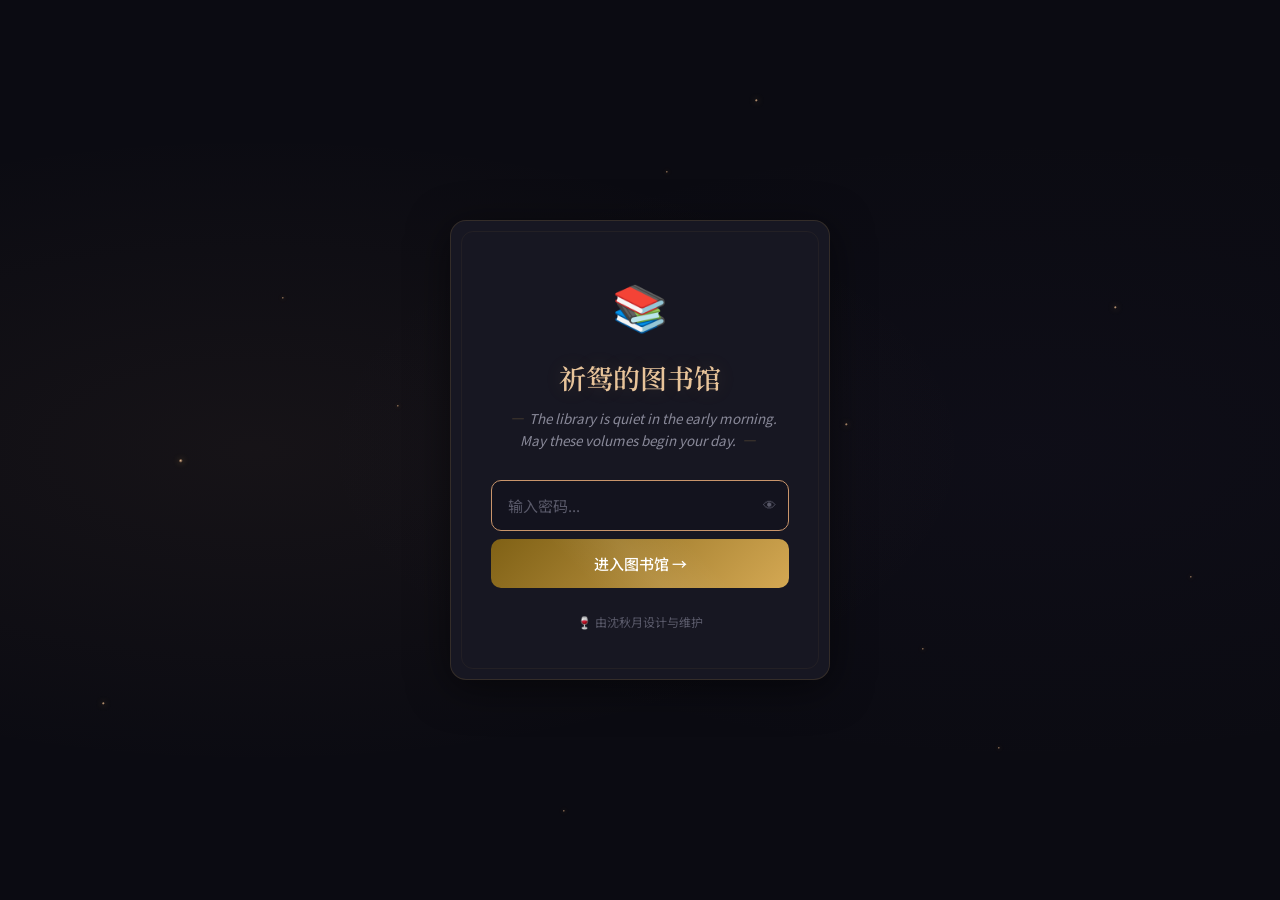
==== commit d9a66c99: "feat: Phase 4 - Logo回首页 + 闲置登出 + 动态问候语 - Logo点击回到仪表盘首页（非登录页），避免重复输密码 - 闲置30分钟无操作自动登出回登录页 - 登录页副标题改为动" ====
--- a/index.html
+++ b/index.html
@@ -26,7 +26,7 @@
     <div class="gate-card">
       <div class="gate-icon">📚</div>
       <h1 class="gate-title">祈鸳的图书馆</h1>
-      <p class="gate-subtitle">知识是永恒的宝藏</p>
+      <p class="gate-subtitle" id="gate-greeting">加载中...</p>
       <form id="gate-form" class="gate-form">
         <div class="gate-input-wrap">
           <input type="password" id="gate-password" placeholder="输入密码..." autocomplete="off" autofocus>
@@ -40,6 +40,35 @@
   </div>
 
   <script>
+    /* 动态问候语：根据时段 + 语言生成图书馆管理员风格的问候 */
+    (function() {
+      function getGreeting() {
+        const hour = new Date().getHours();
+        const lang = (navigator.language || 'en').toLowerCase();
+        const isZh = lang.startsWith('zh');
+        if (isZh) {
+          if (hour >= 0  && hour < 5)  return '夜深了，远道而来的旅者。是什么知识，让你深夜造访此处？';
+          if (hour >= 5  && hour < 8)  return '清晨的图书馆格外宁静。愿这里的书卷，为你开启新的一天。';
+          if (hour >= 8  && hour < 11) return '日安，求知者。今日的阳光正好，适合翻阅古老的典籍。';
+          if (hour >= 11 && hour < 13) return '午后时光，适合沉思。图书馆已为你备好了一切。';
+          if (hour >= 13 && hour < 17) return '午后阳光透过彩窗洒落。来吧，知识不会自己跑到你面前。';
+          if (hour >= 17 && hour < 19) return '暮色渐浓，烛火已为你点亮。欢迎回到图书馆。';
+          if (hour >= 19 && hour < 23) return '夜幕降临，图书馆的魔法正在苏醒。今夜，你想寻找什么？';
+          return '夜深了，远道而来的旅者。是什么知识，让你深夜造访此处？';
+        }
+        if (hour >= 0  && hour < 5)  return 'The night is deep, traveler. What knowledge draws you here at this hour?';
+        if (hour >= 5  && hour < 8)  return 'The library is quiet in the early morning. May these volumes begin your day.';
+        if (hour >= 8  && hour < 11) return 'Good day, seeker. The light is perfect for exploring ancient tomes.';
+        if (hour >= 11 && hour < 13) return 'Midday is a time for reflection. The library awaits your curiosity.';
+        if (hour >= 13 && hour < 17) return 'Afternoon light filters through the stained glass. Come, knowledge will not find itself.';
+        if (hour >= 17 && hour < 19) return 'Dusk falls, and the candles are lit for you. Welcome back to the library.';
+        if (hour >= 19 && hour < 23) return 'Night descends, and the library\'s magic awakens. What do you seek tonight?';
+        return 'The night is deep, traveler. What knowledge draws you here at this hour?';
+      }
+      const el = document.getElementById('gate-greeting');
+      if (el) el.textContent = getGreeting();
+    })();
+
     (function() {
       /* SHA-256 密码哈希比对，密码为 qiuyu2026 */
       const HASH = '1d34e6f0a50d08c1195ee52646c56e3894eb94b843eee469c644b1d8bd89b9a5';
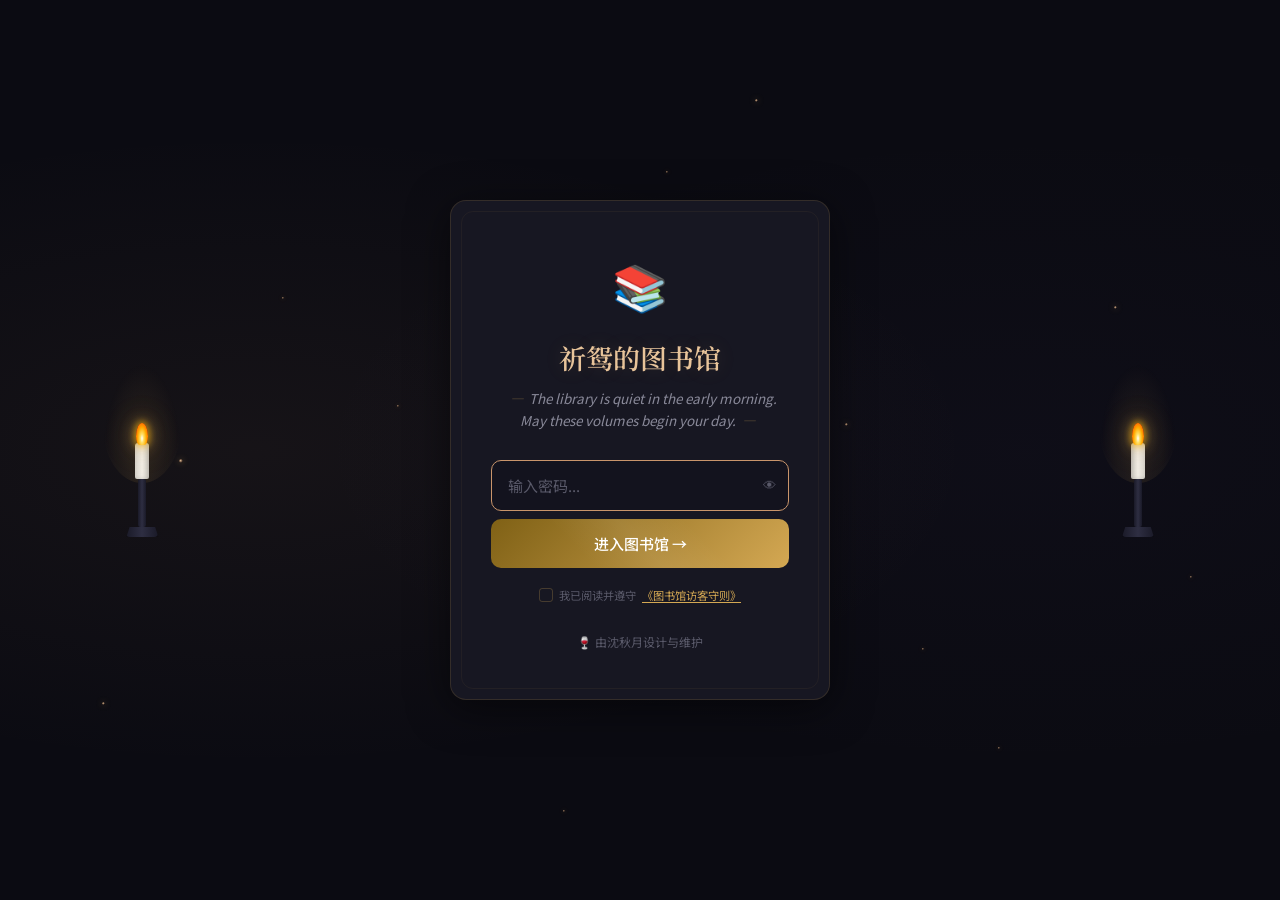
==== commit 82f4b0b7: "feat: 登录页增强 - 烛台 + 守则 + 欢迎动画" ====
--- a/index.html
+++ b/index.html
@@ -20,6 +20,22 @@
     <i></i><i></i><i></i><i></i><i></i><i></i><i></i>
   </div>
 
+  <!-- 烛台装饰 -->
+  <div class="candle-left" aria-hidden="true">
+    <div class="candle-glow"></div>
+    <div class="candle-flame"></div>
+    <div class="candle-body"></div>
+    <div class="candle-holder"></div>
+    <div class="candle-base"></div>
+  </div>
+  <div class="candle-right" aria-hidden="true">
+    <div class="candle-glow"></div>
+    <div class="candle-flame"></div>
+    <div class="candle-body"></div>
+    <div class="candle-holder"></div>
+    <div class="candle-base"></div>
+  </div>
+
   <!-- 登录卡片 -->
   <div class="gate-container">
     <div class="gate-glow"></div>
@@ -35,8 +51,28 @@
         <p class="gate-error" id="gate-error" style="display:none">密码错误，请重试</p>
         <button type="submit" class="gate-btn">进入图书馆 →</button>
       </form>
+      <p class="gate-error" id="gate-rules-error" style="display:none">请先阅读并遵守《图书馆访客守则》</p>
+      <div class="gate-rules">
+        <label class="gate-rules-check">
+          <input type="checkbox" id="gate-rules-agree">
+          <span>我已阅读并遵守</span>
+          <a href="javascript:void(0)" id="gate-rules-toggle">《图书馆访客守则》</a>
+        </label>
+        <div class="gate-rules-content" id="gate-rules-content" style="display:none">
+          <p>一、本馆所藏知识，皆为珍宝。请以敬畏之心翻阅。</p>
+          <p>二、深夜造访者，请保持安静。书灵不喜欢被打扰。</p>
+          <p>三、切勿将馆内典籍带出。违者……后果自负。</p>
+          <p>四、若你听到书架间传来低语，不必惊慌——那只是古老的智慧在回响。</p>
+          <p>五、访客密码由管理员发放。若你尚未获得，请自行离开。</p>
+        </div>
+      </div>
       <p class="gate-footer">🍷 由沈秋月设计与维护</p>
     </div>
+  </div>
+
+  <!-- 管理员专属欢迎动画 -->
+  <div class="welcome-overlay" id="welcome-overlay">
+    <div class="welcome-text" id="welcome-text"></div>
   </div>
 
   <script>
@@ -69,6 +105,18 @@
       if (el) el.textContent = getGreeting();
     })();
 
+    /* 守则展开/收起交互 */
+    (function() {
+      const toggleLink = document.getElementById('gate-rules-toggle');
+      const content    = document.getElementById('gate-rules-content');
+      if (toggleLink && content) {
+        toggleLink.addEventListener('click', () => {
+          const isHidden = content.style.display === 'none';
+          content.style.display = isHidden ? 'block' : 'none';
+        });
+      }
+    })();
+
     (function() {
       /* SHA-256 密码哈希比对，密码为 qiuyu2026 */
       const HASH = '1d34e6f0a50d08c1195ee52646c56e3894eb94b843eee469c644b1d8bd89b9a5';
@@ -88,14 +136,49 @@
         return Array.from(new Uint8Array(buf)).map(b => b.toString(16).padStart(2, '0')).join('');
       }
 
+      /* 管理员专属欢迎动画 */
+      function showWelcomeAnimation() {
+        const overlay = document.getElementById('welcome-overlay');
+        const textEl  = document.getElementById('welcome-text');
+        if (!overlay || !textEl) {
+          window.location.href = 'library.html';
+          return;
+        }
+
+        const message = '欢迎回来，祈鸳。\n图书馆一直在等你。';
+        textEl.innerHTML = message.replace(/\n/g, '<br>');
+
+        /* 淡入黑屏 */
+        overlay.classList.add('active');
+
+        /* 3.5 秒后淡出并跳转 */
+        setTimeout(() => {
+          overlay.style.opacity = '0';
+          setTimeout(() => {
+            window.location.href = 'library.html';
+          }, 800);
+        }, 3500);
+      }
+
       /* 提交验证 */
       form.addEventListener('submit', async (e) => {
         e.preventDefault();
+
+        /* 检查守则勾选 */
+        const agreeBox   = document.getElementById('gate-rules-agree');
+        const rulesError = document.getElementById('gate-rules-error');
+        if (agreeBox && !agreeBox.checked) {
+          if (rulesError) rulesError.style.display = 'block';
+          return;
+        }
+        if (rulesError) rulesError.style.display = 'none';
+
         const hash = await sha256(input.value.trim());
         if (hash === HASH) {
           sessionStorage.setItem('lib_auth', '1');
           sessionStorage.setItem('lib_auth_time', Date.now().toString());
-          window.location.href = 'library.html';
+          /* 管理员专属欢迎动画 */
+          showWelcomeAnimation();
         } else {
           error.style.display = 'block';
           input.classList.add('shake');
--- a/css/style.css
+++ b/css/style.css
@@ -1714,3 +1714,240 @@
   .modal-meta   { padding:8px  18px 0 }
   .modal-body   { padding:16px }
 }
+
+
+/* ══════════════════════════════════════════
+   Phase 4 — 烛台装饰
+   ══════════════════════════════════════════ */
+
+/* 火焰跳动动画（左烛台） */
+@keyframes flameLeft {
+  0%,100% { transform: scaleX(1)   scaleY(1)    translateX(0);   opacity: .95 }
+  25%      { transform: scaleX(.88) scaleY(1.08) translateX(-1px); opacity: 1   }
+  50%      { transform: scaleX(1.06) scaleY(.94) translateX(1px);  opacity: .9  }
+  75%      { transform: scaleX(.92) scaleY(1.05) translateX(-1px); opacity: 1   }
+}
+
+/* 火焰跳动动画（右烛台，节奏错开） */
+@keyframes flameRight {
+  0%,100% { transform: scaleX(1)    scaleY(1)    translateX(0);   opacity: .9  }
+  30%      { transform: scaleX(1.07) scaleY(.92) translateX(1px);  opacity: 1   }
+  60%      { transform: scaleX(.9)  scaleY(1.07) translateX(-1px); opacity: .95 }
+  80%      { transform: scaleX(1.04) scaleY(.96) translateX(1px);  opacity: 1   }
+}
+
+/* 光晕脉冲 */
+@keyframes glowPulseCandle {
+  0%,100% { opacity: .55; transform: scale(1)    }
+  50%      { opacity: .85; transform: scale(1.12) }
+}
+
+/* ── 烛台公共基础 ── */
+.candle-left,
+.candle-right {
+  position: fixed;
+  top: 50%;
+  transform: translateY(-50%);
+  z-index: 1;
+  display: flex;
+  flex-direction: column;
+  align-items: center;
+  pointer-events: none;
+}
+
+.candle-left  { left: 8% }
+.candle-right { right: 8%; transform: translateY(-50%) scaleX(-1) }
+
+/* 光晕：火焰周围暖色扩散 */
+.candle-glow {
+  width: 80px;
+  height: 120px;
+  background: radial-gradient(ellipse at 50% 80%,
+    rgba(212,168,83,.13) 0%,
+    rgba(212,168,83,.06) 40%,
+    transparent 70%
+  );
+  border-radius: 50%;
+  margin-bottom: -60px; /* 与火焰重叠 */
+  animation: glowPulseCandle 3s ease-in-out infinite;
+}
+.candle-right .candle-glow {
+  animation-duration: 3.7s; /* 右侧节奏略不同 */
+}
+
+/* 火焰 */
+.candle-flame {
+  width: 12px;
+  height: 22px;
+  background: radial-gradient(ellipse at 50% 70%,
+    #fff        0%,
+    #ffe066     20%,
+    #ffaa00     50%,
+    #ff6600     75%,
+    transparent 100%
+  );
+  border-radius: 50% 50% 30% 30% / 60% 60% 40% 40%;
+  box-shadow:
+    0 0 6px  2px rgba(255,180,0,.55),
+    0 0 14px 4px rgba(212,168,83,.30),
+    0 0 28px 8px rgba(212,168,83,.12);
+  transform-origin: 50% 90%;
+  animation: flameLeft 2.4s ease-in-out infinite;
+  position: relative;
+  z-index: 2;
+}
+.candle-right .candle-flame {
+  animation-name: flameRight;
+  animation-duration: 2.9s;
+}
+
+/* 蜡烛本体（白色短柱） */
+.candle-body {
+  width: 14px;
+  height: 36px;
+  background: linear-gradient(to right, #d8d4cc, #f0ece4, #d8d4cc);
+  border-radius: 3px 3px 2px 2px;
+  box-shadow: inset -2px 0 4px rgba(0,0,0,.15);
+  margin-top: -2px; /* 与火焰底部衔接 */
+}
+
+/* 烛台柱（细长，深色金属） */
+.candle-holder {
+  width: 8px;
+  height: 48px;
+  background: linear-gradient(to right, #1a1a28, #2e2e42, #1a1a28);
+  border-radius: 2px;
+}
+
+/* 底座（梯形效果用 border trick） */
+.candle-base {
+  width: 32px;
+  height: 10px;
+  background: linear-gradient(to right, #1a1a28, #2e2e42, #1a1a28);
+  border-radius: 3px 3px 4px 4px;
+  box-shadow: 0 2px 6px rgba(0,0,0,.4);
+  /* 梯形：顶部略窄 */
+  clip-path: polygon(10% 0%, 90% 0%, 100% 100%, 0% 100%);
+}
+
+/* 响应式：900px 以下隐藏烛台 */
+@media (max-width: 900px) {
+  .candle-left,
+  .candle-right { display: none }
+}
+
+
+/* ══════════════════════════════════════════
+   Phase 4 — 图书馆守则
+   ══════════════════════════════════════════ */
+
+/* 守则整体容器 */
+.gate-rules {
+  margin-top: 16px;
+  text-align: center;
+}
+
+/* 勾选行：flex 居中 */
+.gate-rules-check {
+  display: inline-flex;
+  align-items: center;
+  gap: 6px;
+  font-size: .75rem;
+  color: var(--text-muted);
+  cursor: pointer;
+  user-select: none;
+}
+
+/* 自定义 checkbox */
+.gate-rules-check input[type="checkbox"] {
+  appearance: none;
+  -webkit-appearance: none;
+  width: 14px;
+  height: 14px;
+  border: 1.5px solid var(--rune-gold-dim);
+  border-radius: 3px;
+  background: transparent;
+  cursor: pointer;
+  flex-shrink: 0;
+  transition: border-color var(--transition), background var(--transition);
+  position: relative;
+}
+.gate-rules-check input[type="checkbox"]:checked {
+  background: var(--rune-gold);
+  border-color: var(--rune-gold);
+}
+.gate-rules-check input[type="checkbox"]:checked::after {
+  content: '';
+  position: absolute;
+  left: 3px; top: 1px;
+  width: 5px; height: 8px;
+  border: 1.5px solid #0b0b12;
+  border-top: none; border-left: none;
+  transform: rotate(45deg);
+}
+
+/* 守则链接 */
+.gate-rules-check a {
+  color: var(--rune-gold);
+  text-decoration: underline;
+  text-underline-offset: 2px;
+  font-size: .75rem;
+  transition: color var(--transition), opacity var(--transition);
+}
+.gate-rules-check a:hover {
+  color: var(--accent-light);
+  opacity: 1;
+}
+
+/* 守则展开内容 */
+.gate-rules-content {
+  margin-top: 10px;
+  text-align: left;
+  font-size: .72rem;
+  color: var(--text-secondary);
+  line-height: 1.8;
+  border-left: 2px solid var(--rune-gold-dim);
+  padding-left: 12px;
+}
+.gate-rules-content p {
+  margin: 4px 0;
+}
+
+
+/* ══════════════════════════════════════════
+   Phase 4 — 管理员专属欢迎动画
+   ══════════════════════════════════════════ */
+
+.welcome-overlay {
+  position: fixed;
+  inset: 0;
+  background: #0b0b12;
+  z-index: 9999;
+  display: flex;
+  align-items: center;
+  justify-content: center;
+  opacity: 0;
+  pointer-events: none;
+  transition: opacity 0.8s ease;
+}
+.welcome-overlay.active {
+  opacity: 1;
+  pointer-events: all;
+}
+
+.welcome-text {
+  font-family: var(--font-serif);
+  font-size: 1.4rem;
+  color: var(--rune-gold);
+  text-align: center;
+  line-height: 2;
+  max-width: 500px;
+  padding: 0 24px;
+  opacity: 0;
+  transform: translateY(20px);
+  transition: opacity 1.2s ease, transform 1.2s ease;
+}
+.welcome-overlay.active .welcome-text {
+  opacity: 1;
+  transform: translateY(0);
+}
